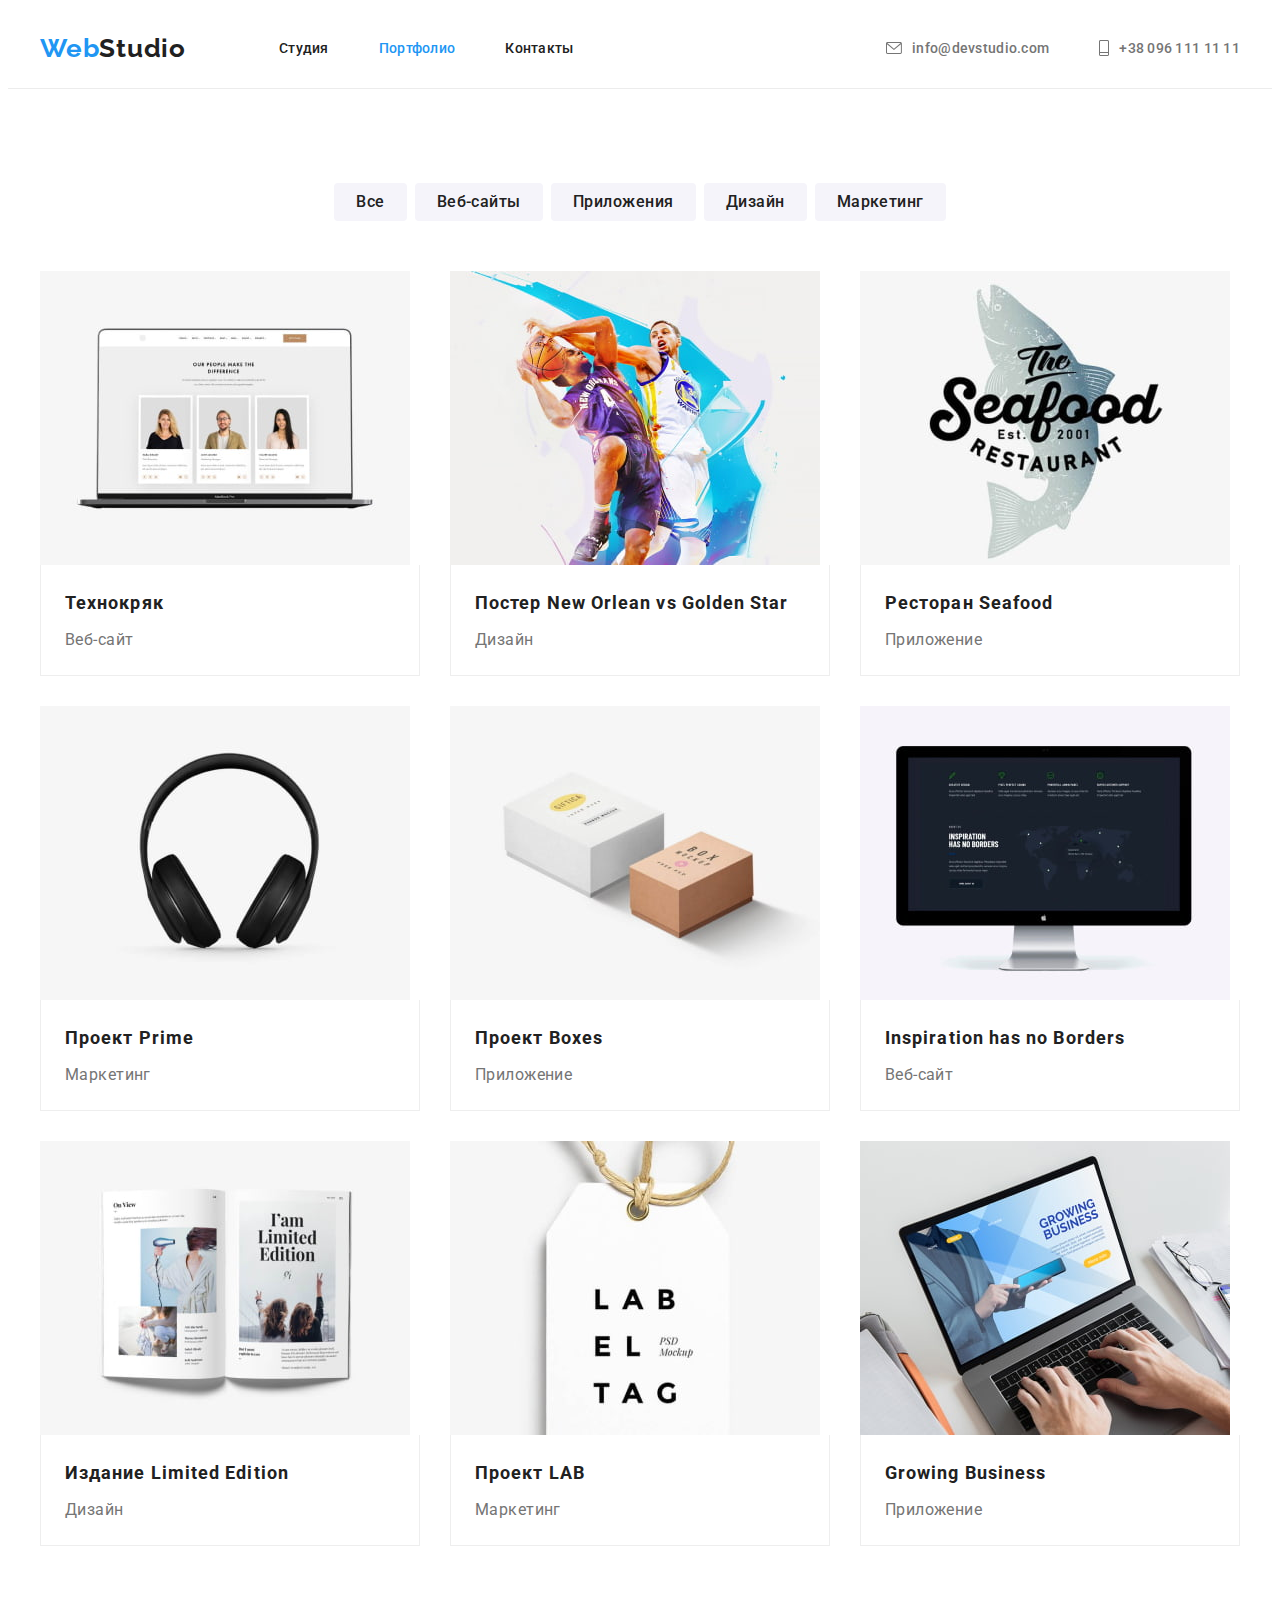
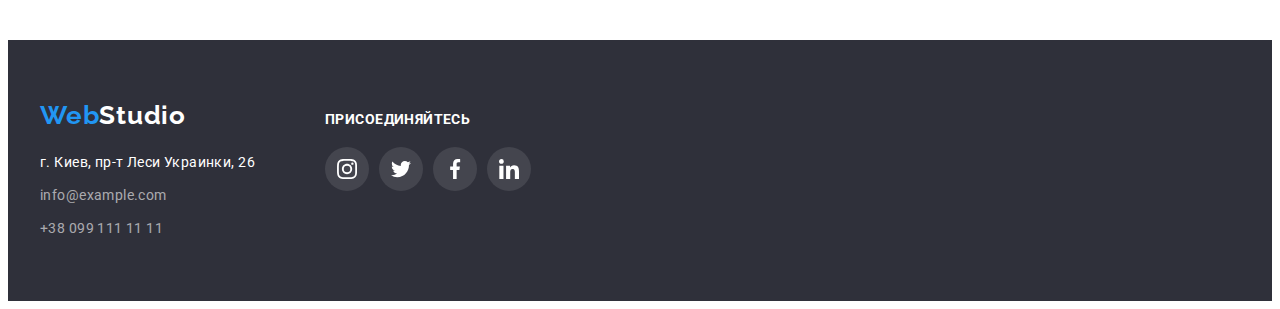
==== portfolio.html @ 89faae8d "Initial commit" ====
<!DOCTYPE html>
<html lang="ru">
  <head>
    <meta charset="UTF-8" />
    <meta http-equiv="X-UA-Compatible" content="IE=edge" />
    <meta name="viewport" content="width=device-width, initial-scale=1.0" />
    <link rel="preconnect" href="https://fonts.googleapis.com" />
    <link rel="preconnect" href="https://fonts.gstatic.com" crossorigin />
    <link
      href="https://fonts.googleapis.com/css2?family=Raleway:wght@700&family=Roboto:wght@400;500;700;900&display=swap"
      rel="stylesheet"
    />
    <link
      rel="stylesheet"
      href="https://cdnjs.cloudflare.com/ajax/libs/modern-normalize/1.1.0/modern-normalize.min.css"
      integrity="sha512-wpPYUAdjBVSE4KJnH1VR1HeZfpl1ub8YT/NKx4PuQ5NmX2tKuGu6U/JRp5y+Y8XG2tV+wKQpNHVUX03MfMFn9Q=="
      crossorigin="anonymous"
      referrerpolicy="no-referrer"
    />
    <link rel="stylesheet" href="./css/styles.css" />
    <title>Portfolio</title>
  </head>
  <body class="body">
    <!--Header-->
    <header class="header">
      <div class="container header-container">
        <a class="logo" href="./">Web<span class="logo-black">Studio</span></a>
        <nav class="navigation">
          <ul class="navigation-list list">
            <li class="navigation-item">
              <a class="navigation-link link hover" href="./index.html"
                >Студия</a
              >
            </li>
            <li class="navigation-item">
              <a
                class="navigation-link link current hover"
                href="./portfolio.html"
                >Портфолио</a
              >
            </li>
            <li class="navigation-item">
              <a class="navigation-link link hover" href="">Контакты</a>
            </li>
          </ul>
        </nav>
        <ul class="header-list list">
          <li class="header-item">
            <a
              class="header-link envelope link hover"
              href="mailto:info@devstudio.com"
            >
              <svg class="header-icon" width="16" height="12">
                <use href="./images/icon.svg#envelope"></use>
              </svg>
              info@devstudio.com
            </a>
          </li>
          <li class="header-item">
            <a class="header-link link hover" href="tel:+380961111111">
              <svg class="header-icon" width="10" height="16">
                <use href="./images/icon.svg#phone"></use>
              </svg>
              +38 096 111 11 11
            </a>
          </li>
        </ul>
      </div>
    </header>
    <!--Main-->
    <main>
      <section class="service section">
        <div class="container">
          <h1 class="visually-hidden">Услуги</h1>
          <ul class="filter-list list">
            <li class="filter-item">
              <button class="filter-btn btn" type="button">Все</button>
            </li>
            <li class="filter-item">
              <button class="filter-btn btn" type="button">Веб-сайты</button>
            </li>
            <li class="filter-item">
              <button class="filter-btn btn" type="button">Приложения</button>
            </li>
            <li class="filter-item">
              <button class="filter-btn btn" type="button">Дизайн</button>
            </li>
            <li class="filter-item">
              <button class="filter-btn btn" type="button">Маркетинг</button>
            </li>
          </ul>
          <ul class="service-list card-set list">
            <li class="service-item card-item">
              <a
                class="service-link link"
                href="#"
                target="_blank"
                rel="noreferrer noopener"
              >
                <img
                  class="service-img"
                  src="./images/img1.jpg"
                  alt=" Главная страница вебсайта"
                  width="370"
                  height="294"
                />
                <div class="projects">
                  <h2 class="sevice-subtitle">Технокряк</h2>
                  <p class="sevice-text">Веб-сайт</p>
                </div>
              </a>
            </li>
            <li class="service-item card-item">
              <a
                class="service-link link"
                href="#"
                target="_blank"
                rel="noreferrer noopener"
              >
                <img
                  class="service-img"
                  src="./images/img2.jpg"
                  alt="Яркий постер"
                  width="370"
                  height="294"
                />
                <div class="projects">
                  <h2 class="sevice-subtitle">
                    Постер New Orlean vs Golden Star
                  </h2>
                  <p class="sevice-text">Дизайн</p>
                </div>
              </a>
            </li>
            <li class="service-item card-item">
              <a
                class="service-link link"
                href="#"
                target="_blank"
                rel="noreferrer noopener"
              >
                <img
                  class="service-img"
                  src="./images/img3.jpg"
                  alt="Пример приложения"
                  width="370"
                  height="294"
                />
                <div class="projects">
                  <h2 class="sevice-subtitle">Ресторан Seafood</h2>
                  <p class="sevice-text">Приложение</p>
                </div>
              </a>
            </li>
            <li class="service-item card-item">
              <a
                class="service-link link"
                href="#"
                target="_blank"
                rel="noreferrer noopener"
              >
                <img
                  class="service-img"
                  src="./images/img4.jpg"
                  alt="Наушники"
                  width="370"
                  height="294"
                />
                <div class="projects">
                  <h2 class="sevice-subtitle">Проект Prime</h2>
                  <p class="sevice-text">Маркетинг</p>
                </div>
              </a>
            </li>
            <li class="service-item card-item">
              <a
                class="service-link link"
                href="#"
                target="_blank"
                rel="noreferrer noopener"
              >
                <img
                  class="service-img"
                  src="./images/img5.jpg"
                  alt=" Две коробники на белом фоне"
                  width="370"
                  height="294"
                />
                <div class="projects">
                  <h2 class="sevice-subtitle">Проект Boxes</h2>
                  <p class="sevice-text">Приложение</p>
                </div>
              </a>
            </li>
            <li class="service-item card-item">
              <a
                class="service-link link"
                href="#"
                target="_blank"
                rel="noreferrer noopener"
              >
                <img
                  class="service-img"
                  src="./images/img6.jpg"
                  alt="Монитор компьютерный"
                  width="370"
                  height="294"
                />
                <div class="projects">
                  <h2 class="sevice-subtitle">Inspiration has no Borders</h2>
                  <p class="sevice-text">Веб-сайт</p>
                </div>
              </a>
            </li>
            <li class="service-item card-item">
              <a
                class="service-link link"
                href="#"
                target="_blank"
                rel="noreferrer noopener"
              >
                <img
                  class="service-img"
                  src="./images/img7.jpg"
                  alt="Открытый глянцевый журнал"
                  width="370"
                  height="294"
                />
                <div class="projects">
                  <h2 class="sevice-subtitle">Издание Limited Edition</h2>
                  <p class="sevice-text">Дизайн</p>
                </div>
              </a>
            </li>
            <li class="service-item card-item">
              <a
                class="service-link link"
                href="#"
                target="_blank"
                rel="noreferrer noopener"
              >
                <img
                  class="service-img"
                  src="./images/img8.jpg"
                  alt="Бирка на веревке"
                  width="370"
                  height="294"
                />
                <div class="projects">
                  <h2 class="sevice-subtitle">Проект LAB</h2>
                  <p class="sevice-text">Маркетинг</p>
                </div>
              </a>
            </li>
            <li class="service-item card-item">
              <a
                class="service-link link"
                href="#"
                target="_blank"
                rel="noreferrer noopener"
              >
                <img
                  class="service-img"
                  src="./images/img9.jpg"
                  alt="Ноутбук"
                  width="370"
                  height="294"
                />
                <div class="projects">
                  <h2 class="sevice-subtitle">Growing Business</h2>
                  <p class="sevice-text">Приложение</p>
                </div>
              </a>
            </li>
          </ul>
        </div>
      </section>
    </main>
    <!--Footer-->
    <footer class="footer">
      <div class="container">
        <div>
          <a class="logo" href="./"
            >Web<span class="logo-white">Studio</span>
          </a>
          <address class="address">
            <ul class="address-list list">
              <li class="address-item">
                <a
                  class="address-link link hover"
                  href="https://goo.gl/maps/9ueQtpKUG1VsnXtN6"
                  target="_blank"
                  rel="noreferrer noopener"
                  >г. Киев, пр-т Леси Украинки, 26
                </a>
              </li>
              <li class="address-item">
                <a class="mail-link link hover" href="mailto:info@example.com"
                  >info@example.com
                </a>
              </li>
              <li class="address-item">
                <a class="tel-link link hover" href="tel:+380991111111"
                  >+38 099 111 11 11</a
                >
              </li>
            </ul>
          </address>
        </div>
        <div class="company-socials">
          <p class="socials-text">присоединяйтесь</p>
          <ul class="socials list">
            <li class="socials-item">
              <a
                class="socials-link link"
                href=""
                target="_blank"
                rel="noopener noreferrer"
                aria-label="иконка Instagram"
              >
                <svg class="socials-icon" width="20" height="20">
                  <use href="./images/icon.svg#instagram"></use>
                </svg>
              </a>
            </li>
            <li class="socials-item">
              <a
                class="socials-link link"
                href=""
                target="_blank"
                rel="noopener noreferrer"
                aria-label="иконка Instagram"
              >
                <svg class="socials-icon" width="20" height="20">
                  <use href="./images/icon.svg#twitter"></use>
                </svg>
              </a>
            </li>
            <li class="socials-item">
              <a
                class="socials-link link"
                href=""
                target="_blank"
                rel="noopener noreferrer"
                aria-label="иконка Instagram"
              >
                <svg class="socials-icon" width="20" height="20">
                  <use href="./images/icon.svg#facebook"></use>
                </svg>
              </a>
            </li>
            <li class="socials-item">
              <a
                class="socials-link link"
                href=""
                target="_blank"
                rel="noopener noreferrer"
                aria-label="иконка Instagram"
              >
                <svg class="socials-icon" width="20" height="20">
                  <use href="./images/icon.svg#linkedin"></use>
                </svg>
              </a>
            </li>
          </ul>
        </div>
      </div>
    </footer>
  </body>
</html>
---- css/styles.css ----
:root {
  --main-txt-font: Roboto, sans-serif;
  --secondary-txt-font: Raleway, sans-serif;
  --main-txt-clr: #212121;
  --secondary-txt-clr: #757575;
  --logo-clr: #2196f3;
  --bgr-clr: #2f303a;
  --secondary-bgr-clr: #f5f4fa;
  --btn-clr: #ffffff;
  --mail-tel-clr: rgba(255, 255, 255, 0.6);
  --brd-card-clr: #eeeeee;
  --brd-hero-clr: #ececec;
  --brd-gradient-clr: rgba(47, 48, 58, 0.4);
  --icon-clr: #afb1b8;
  --card-gap: 30px;
  --card-item: 4;
}

/* Main */
body {
  font-family: var(--main-txt-font);
  font-size: 14px;
  line-height: 1.71;
  letter-spacing: 0.03em;
  color: var(--secondary-txt-clr);
}

.list {
  margin: 0;
  padding: 0;
  list-style-type: none;
}

h1,
h2,
h3,
h4,
p,
ul,
ol {
  margin: 0;
  padding: 0;
}

.btn {
  font-family: inherit;
  cursor: pointer;
}

/* Links */
.link {
  text-decoration: none;
  color: currentColor;
}
.hover:hover,
.hover:focus {
  color: var(--logo-clr);
}

.link:active {
  color: var(--logo-clr);
}
.card-set {
  display: flex;
  flex-wrap: wrap;
  gap: var(--card-gap);
}

img {
  display: block;
  max-width: 100%;
  height: auto;
}

.container {
  width: 1200px;
  padding-left: 15px;
  padding-right: 15px;
  margin-right: auto;
  margin-left: auto;
}
.visually-hidden {
  position: absolute;
  width: 1px;
  height: 1px;
  margin: -1px;
  border: 0;
  padding: 0;
  white-space: nowrap;
  clip-path: inset(100%);
  clip: rect(0 0 0 0);
  overflow: hidden;
}

/* Main header */

/* Logo */

.header .logo {
  margin-right: 93px;
}

.logo {
  display: block;
  text-decoration: none;
  font-family: var(--secondary-txt-font);
  font-weight: 700;
  font-size: 26px;
  line-height: calc(31 / 26);
  letter-spacing: 0.03em;
  color: var(--logo-clr);
}

.logo .logo-black {
  color: var(--main-txt-clr);
}
/* Header */

.header-container {
  display: flex;
  align-items: center;
}

.header {
  font-weight: 500;
  line-height: calc(16 / 14);
  letter-spacing: 0.02em;
  border-bottom: 1px solid var(--brd-hero-clr);
}

.header-list {
  display: flex;
  margin-left: auto;
  flex-wrap: wrap;
  gap: 50px;
}

.header-link,
.navigation-link {
  display: flex;
  align-items: center;
  padding-top: 32px;
  padding-bottom: 32px;
}

.navigation-list {
  color: var(--main-txt-clr);
  display: flex;
  gap: 50px;
}

.navigation-list .current {
  color: var(--logo-clr);
}

/* Baner */

.hero {
  text-align: center;
  background-color: var(--bgr-clr);
  padding-top: 200px;
  padding-bottom: 200px;
  max-width: 1600px;
  height: 600px;
  margin-right: auto;
  margin-left: auto;
  background-repeat: no-repeat;
  background-position: center;
  background-size: cover;
  background-image: linear-gradient(
      to right,
      var(--brd-gradient-clr),
      var(--brd-gradient-clr)
    ),
    url("../images/header.jpg");
}

.hero-title {
  max-width: 696px;
  margin-left: auto;
  margin-right: auto;
  margin-bottom: 30px;
  color: var(--btn-clr);
  font-weight: 900;
  font-size: 44px;
  line-height: calc(60 / 44);
  text-transform: uppercase;
  letter-spacing: 0.06em;
}

.hero-button {
  padding-top: 10px;
  padding-bottom: 10px;
  padding-right: 32px;
  padding-left: 32px;
  min-width: 200px;
  color: var(--btn-clr);
  background-color: var(--logo-clr);
  font-style: normal;
  font-weight: 700;
  font-size: 16px;
  line-height: calc(30 / 16);
  letter-spacing: 0.06em;
  border: none;
  border-radius: 4px;
}

/* Dignity */

.dignity-item {
  width: 270px;
}

.dignity-title {
  margin-bottom: 10px;
  font-weight: 700;
  font-size: 14px;
  line-height: calc(16 / 14);
  letter-spacing: 0.03em;
  text-transform: uppercase;
  color: var(--main-txt-clr);
}

/* Operations */

.operations-list {
  --card-item: 3;
}

.operations-img {
  display: block;
  height: auto;
}

.section {
  padding-top: 94px;
  padding-bottom: 94px;
}
.operations {
  padding-top: 0;
}

.section-title {
  text-align: center;
  margin-bottom: 50px;
  font-size: 36px;
  line-height: calc(42 / 36);
  letter-spacing: 0.03em;
  color: var(--main-txt-clr);
}

/* Team */

.team {
  background-color: var(--secondary-bgr-clr);
}

.team-item {
  box-shadow: 0px 2px 1px 0px #00000033;
  box-shadow: 0px 1px 1px 0px #00000024;
  box-shadow: 0px 1px 3px 0px #0000001f;
}

.team-card {
  padding: 30px;
  text-align: center;
  background-color: var(--btn-clr);
}

.team-text,
.team-title {
  font-size: 16px;
  line-height: calc(19 / 16);
  letter-spacing: 0.03em;
}

.team-title {
  color: var(--main-txt-clr);
  font-weight: 500;
  margin-bottom: 10px;
}

.team-text {
  font-size: 16px;
  line-height: calc(19 / 16);
  margin-bottom: 16px;
}

.card-item {
  flex-basis: calc(
    (100% - (var(--card-item) - 1) * var(--card-gap)) / var(--card-item)
  );
}

/* Footer */

.footer {
  background-color: var(--bgr-clr);
  padding-top: 60px;
  padding-bottom: 60px;
}
.footer-contacts {
  display: flex;
  gap: 70px;
}
.address {
  color: var(--mail-tel-clr);
  font-style: normal;
}

.address-link {
  color: var(--btn-clr);
}

.address-item:not(:last-child) {
  margin-bottom: 9px;
}
.address-list {
  display: block;
}

.footer .logo {
  display: block;
  margin-bottom: 20px;
}

.logo-white {
  color: var(--btn-clr);
}

/* Portfolio */

/* Main */

.filter-list {
  display: flex;
  flex-wrap: wrap;
  margin-bottom: 50px;
  justify-content: center;
  gap: 8px;
}

.filter-btn {
  padding-top: 6px;
  padding-bottom: 6px;
  padding-left: 22px;
  padding-right: 22px;
  max-width: 100%;
  border: none;
  color: var(--main-txt-clr);
  font-weight: 500;
  font-size: 16px;
  line-height: calc(26 / 16);
  letter-spacing: 0.03em;
  background-color: var(--secondary-bgr-clr);
  border-radius: 4px;
}

.filter-btn:hover,
.filter-btn:focus {
  color: var(--btn-clr);
  background-color: var(--logo-clr);
  box-shadow: 0px 2px 2px 0px #0000001f;
  box-shadow: 0px 1px 2px 0px #00000014;
  box-shadow: 0px 3px 1px 0px #0000001a;
}

/* Service */

.projects {
  padding-top: 20px;
  padding-bottom: 20px;
  padding-left: 24px;
  padding-right: 24px;
  border: 1px solid var(--brd-card-clr);
  border-top: none;
}
.service-link {
  display: block;
}
.service-link:hover,
.service-link:focus {
  box-shadow: 0px 4px 4px 0px #00000040;
}

.service-list {
  --card-item: 3;
}

.sevice-subtitle {
  color: var(--main-txt-clr);
  font-size: 18px;
  line-height: calc(36 / 18);
  letter-spacing: 0.06em;
  margin-bottom: 4px;
}

.sevice-text {
  font-size: 16px;
  line-height: calc(30 / 16);
}

/* Social icons */

.digity-container {
  display: flex;
  width: 100%;
  height: 120px;
  margin-bottom: 30px;
  background-color: var(--secondary-bgr-clr);
  align-items: center;
  justify-content: center;
  border: none;
  border-radius: 4px;
}

.header-icon {
  fill: currentColor;
  margin-right: 10px;
}

/*Company Socials */

.socials {
  display: flex;
  align-items: center;
  justify-content: center;
  gap: 10px;
}
.socials-link {
  display: flex;
  align-items: center;
  justify-content: center;
  width: 44px;
  height: 44px;
  border-radius: 50%;
}

.footer .socials-link {
  background-color: rgba(255, 255, 255, 0.1);
}

.footer .socials-icon {
  --color1: var(--btn-clr);
}

.socials-link:hover,
.socials-link:focus {
  background-color: var(--logo-clr);
}
.socials-link:hover .socials-icon,
.socials-link:focus .socials-icon {
  --color1: #ffff;
}

/* Cliens icons */

.clients-list {
  --card-item: 6;
}

.clients-link {
  display: flex;
  align-items: center;
  justify-content: center;
  height: 92px;
  border: 1px solid var(--icon-clr);
  border-radius: 4px;
}
.clients-icon {
  fill: var(--icon-clr);
}
.clients-link:hover,
.clients-link:focus {
  border-color: var(--logo-clr);
}

.clients-link:focus .clients-icon,
.clients-link:hover .clients-icon {
  fill: var(--logo-clr);
}

/* Footer icons */

.socials-text {
  color: var(--btn-clr);
  font-weight: 700;
  line-height: calc(16 / 14);
  margin-bottom: 20px;
  text-transform: uppercase;
}

.footer .container {
  display: flex;
  gap: 70px;
  align-items: baseline;
}

.company-socials .dignity-title {
  color: var(--btn-clr);
  margin-bottom: 20px;
}
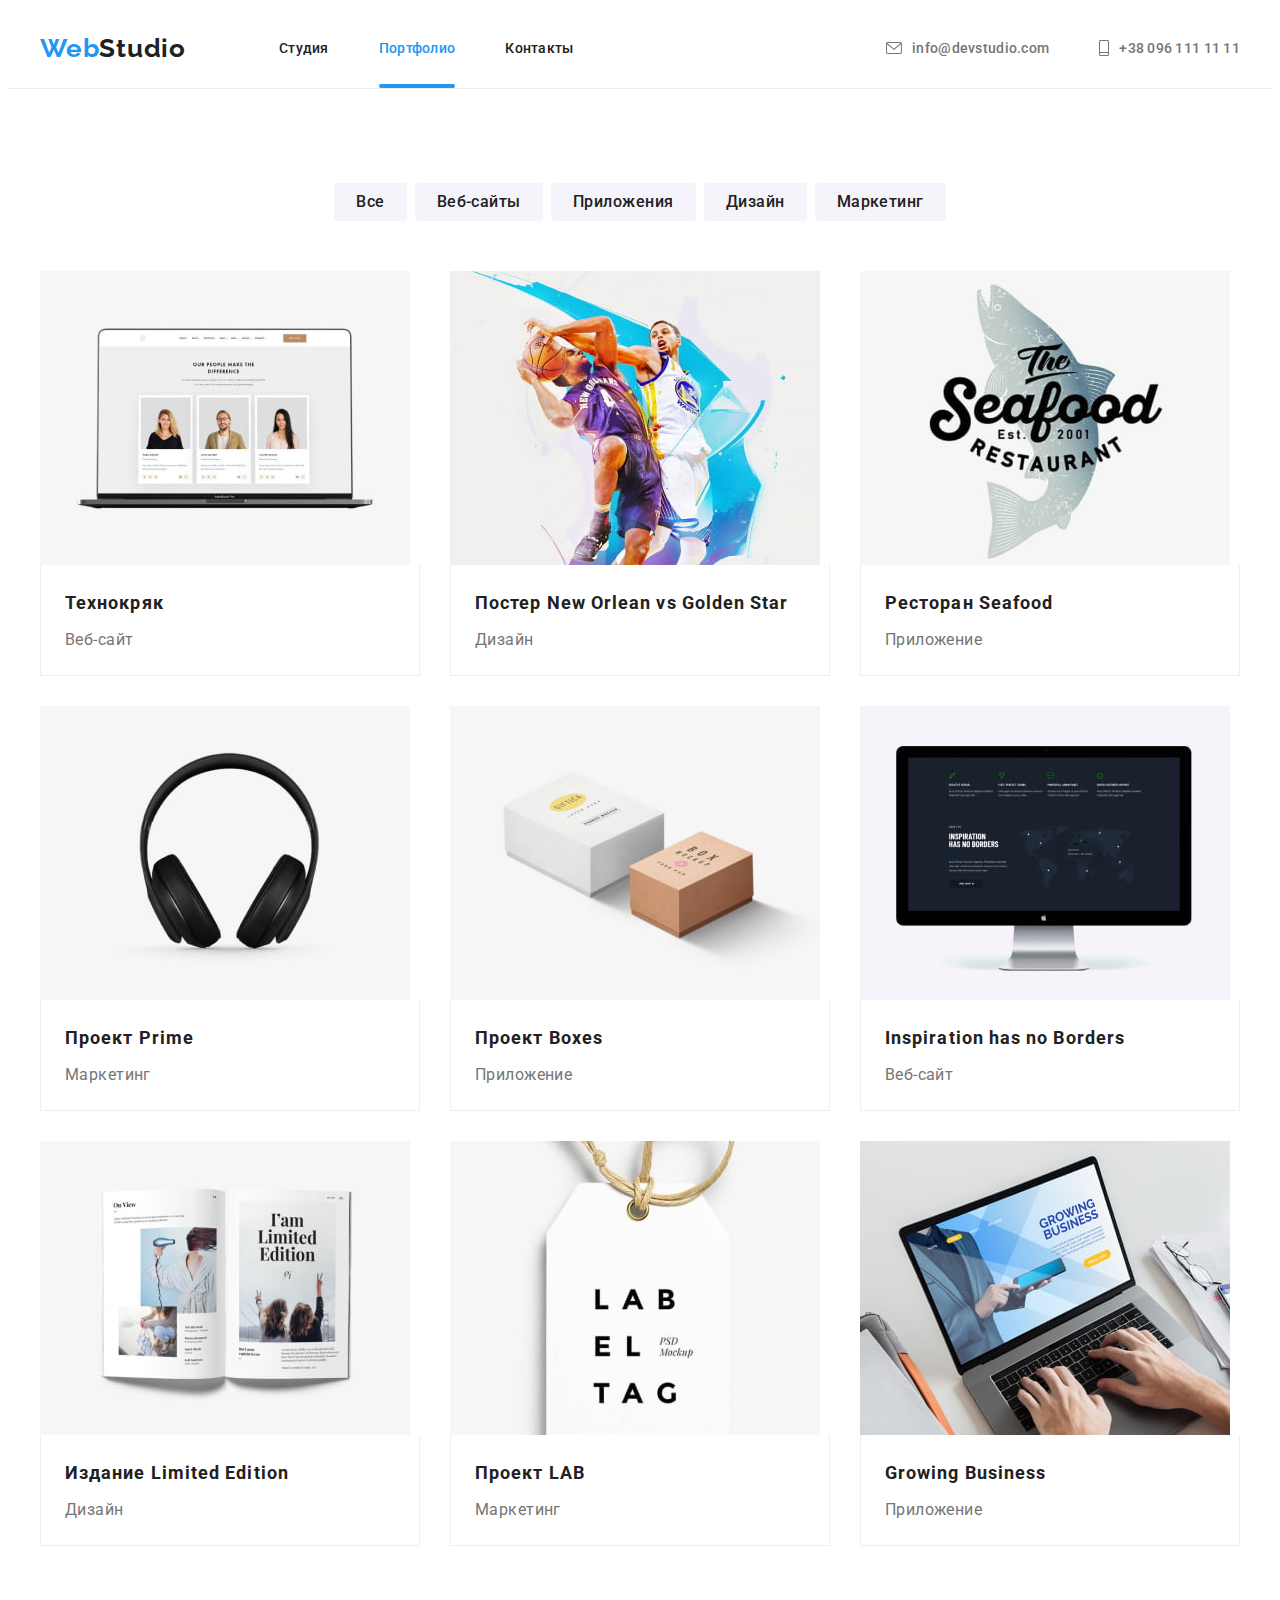
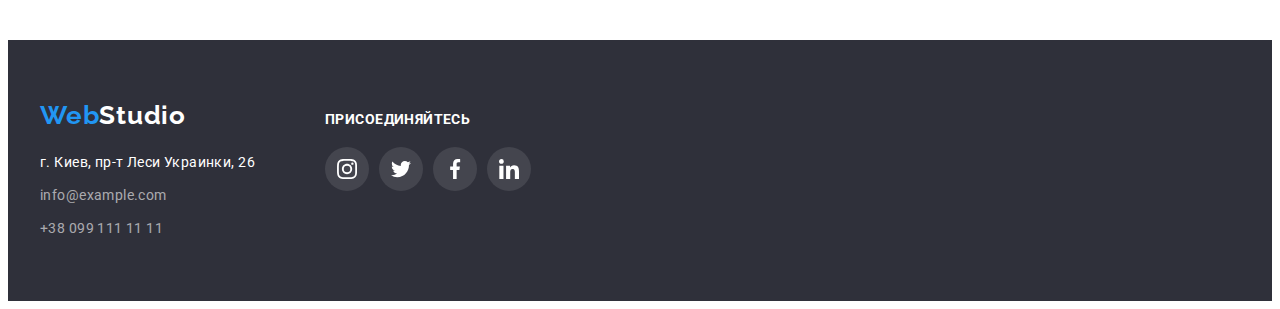
==== commit a43bc195: "Summary" ====
--- a/portfolio.html
+++ b/portfolio.html
@@ -97,13 +97,23 @@
                 target="_blank"
                 rel="noreferrer noopener"
               >
-                <img
-                  class="service-img"
-                  src="./images/img1.jpg"
-                  alt=" Главная страница вебсайта"
-                  width="370"
-                  height="294"
-                />
+                <div class="service-overlay">
+                  <img
+                    class="service-img"
+                    src="./images/img1.jpg"
+                    alt=" Главная страница вебсайта"
+                    width="370"
+                    height="294"
+                  />
+                  <div class="overlay">
+                    <p class="overlay-text">
+                      Ресурс предлагает комплексные предложения с разным уровнем
+                      функционала и сервисов. Все это позволит посетителю
+                      получить исчерпывающие сведения о компании или частном
+                      лице.
+                    </p>
+                  </div>
+                </div>
                 <div class="projects">
                   <h2 class="sevice-subtitle">Технокряк</h2>
                   <p class="sevice-text">Веб-сайт</p>
@@ -117,13 +127,23 @@
                 target="_blank"
                 rel="noreferrer noopener"
               >
-                <img
-                  class="service-img"
-                  src="./images/img2.jpg"
-                  alt="Яркий постер"
-                  width="370"
-                  height="294"
-                />
+                <div class="service-overlay">
+                  <img
+                    class="service-img"
+                    src="./images/img2.jpg"
+                    alt="Яркий постер"
+                    width="370"
+                    height="294"
+                  />
+                  <div class="overlay">
+                    <p class="overlay-text">
+                      Ресурс предлагает комплексные предложения с разным уровнем
+                      функционала и сервисов. Все это позволит посетителю
+                      получить исчерпывающие сведения о компании или частном
+                      лице.
+                    </p>
+                  </div>
+                </div>
                 <div class="projects">
                   <h2 class="sevice-subtitle">
                     Постер New Orlean vs Golden Star
@@ -139,13 +159,23 @@
                 target="_blank"
                 rel="noreferrer noopener"
               >
-                <img
-                  class="service-img"
-                  src="./images/img3.jpg"
-                  alt="Пример приложения"
-                  width="370"
-                  height="294"
-                />
+                <div class="service-overlay">
+                  <img
+                    class="service-img"
+                    src="./images/img3.jpg"
+                    alt="Пример приложения"
+                    width="370"
+                    height="294"
+                  />
+                  <div class="overlay">
+                    <p class="overlay-text">
+                      Ресурс предлагает комплексные предложения с разным уровнем
+                      функционала и сервисов. Все это позволит посетителю
+                      получить исчерпывающие сведения о компании или частном
+                      лице.
+                    </p>
+                  </div>
+                </div>
                 <div class="projects">
                   <h2 class="sevice-subtitle">Ресторан Seafood</h2>
                   <p class="sevice-text">Приложение</p>
@@ -159,13 +189,23 @@
                 target="_blank"
                 rel="noreferrer noopener"
               >
-                <img
-                  class="service-img"
-                  src="./images/img4.jpg"
-                  alt="Наушники"
-                  width="370"
-                  height="294"
-                />
+                <div class="service-overlay">
+                  <img
+                    class="service-img"
+                    src="./images/img4.jpg"
+                    alt="Наушники"
+                    width="370"
+                    height="294"
+                  />
+                  <div class="overlay">
+                    <p class="overlay-text">
+                      Ресурс предлагает комплексные предложения с разным уровнем
+                      функционала и сервисов. Все это позволит посетителю
+                      получить исчерпывающие сведения о компании или частном
+                      лице.
+                    </p>
+                  </div>
+                </div>
                 <div class="projects">
                   <h2 class="sevice-subtitle">Проект Prime</h2>
                   <p class="sevice-text">Маркетинг</p>
@@ -179,13 +219,24 @@
                 target="_blank"
                 rel="noreferrer noopener"
               >
-                <img
-                  class="service-img"
-                  src="./images/img5.jpg"
-                  alt=" Две коробники на белом фоне"
-                  width="370"
-                  height="294"
-                />
+                <div class="service-overlay">
+                  <img
+                    <img
+                    class="service-img"
+                    src="./images/img5.jpg"
+                    alt=" Две коробники на белом фоне"
+                    width="370"
+                    height="294"
+                  />
+                  <div class="overlay">
+                    <p class="overlay-text">
+                      Ресурс предлагает комплексные предложения с разным уровнем
+                      функционала и сервисов. Все это позволит посетителю
+                      получить исчерпывающие сведения о компании или частном
+                      лице.
+                    </p>
+                  </div>
+                </div>
                 <div class="projects">
                   <h2 class="sevice-subtitle">Проект Boxes</h2>
                   <p class="sevice-text">Приложение</p>
@@ -199,13 +250,23 @@
                 target="_blank"
                 rel="noreferrer noopener"
               >
-                <img
-                  class="service-img"
-                  src="./images/img6.jpg"
-                  alt="Монитор компьютерный"
-                  width="370"
-                  height="294"
-                />
+                <div class="service-overlay">
+                  <img
+                    class="service-img"
+                    src="./images/img6.jpg"
+                    alt="Монитор компьютерный"
+                    width="370"
+                    height="294"
+                  />
+                  <div class="overlay">
+                    <p class="overlay-text">
+                      Ресурс предлагает комплексные предложения с разным уровнем
+                      функционала и сервисов. Все это позволит посетителю
+                      получить исчерпывающие сведения о компании или частном
+                      лице.
+                    </p>
+                  </div>
+                </div>
                 <div class="projects">
                   <h2 class="sevice-subtitle">Inspiration has no Borders</h2>
                   <p class="sevice-text">Веб-сайт</p>
@@ -219,13 +280,23 @@
                 target="_blank"
                 rel="noreferrer noopener"
               >
-                <img
-                  class="service-img"
-                  src="./images/img7.jpg"
-                  alt="Открытый глянцевый журнал"
-                  width="370"
-                  height="294"
-                />
+                <div class="service-overlay">
+                  <img
+                    class="service-img"
+                    src="./images/img7.jpg"
+                    alt="Открытый глянцевый журнал"
+                    width="370"
+                    height="294"
+                  />
+                  <div class="overlay">
+                    <p class="overlay-text">
+                      Ресурс предлагает комплексные предложения с разным уровнем
+                      функционала и сервисов. Все это позволит посетителю
+                      получить исчерпывающие сведения о компании или частном
+                      лице.
+                    </p>
+                  </div>
+                </div>
                 <div class="projects">
                   <h2 class="sevice-subtitle">Издание Limited Edition</h2>
                   <p class="sevice-text">Дизайн</p>
@@ -239,13 +310,23 @@
                 target="_blank"
                 rel="noreferrer noopener"
               >
-                <img
-                  class="service-img"
-                  src="./images/img8.jpg"
-                  alt="Бирка на веревке"
-                  width="370"
-                  height="294"
-                />
+                <div class="service-overlay">
+                  <img
+                    class="service-img"
+                    src="./images/img8.jpg"
+                    alt="Бирка на веревке"
+                    width="370"
+                    height="294"
+                  />
+                  <div class="overlay">
+                    <p class="overlay-text">
+                      Ресурс предлагает комплексные предложения с разным уровнем
+                      функционала и сервисов. Все это позволит посетителю
+                      получить исчерпывающие сведения о компании или частном
+                      лице.
+                    </p>
+                  </div>
+                </div>
                 <div class="projects">
                   <h2 class="sevice-subtitle">Проект LAB</h2>
                   <p class="sevice-text">Маркетинг</p>
@@ -259,13 +340,23 @@
                 target="_blank"
                 rel="noreferrer noopener"
               >
-                <img
-                  class="service-img"
-                  src="./images/img9.jpg"
-                  alt="Ноутбук"
-                  width="370"
-                  height="294"
-                />
+                <div class="service-overlay">
+                  <img
+                    class="service-img"
+                    src="./images/img9.jpg"
+                    alt="Ноутбук"
+                    width="370"
+                    height="294"
+                  />
+                  <div class="overlay">
+                    <p class="overlay-text">
+                      Ресурс предлагает комплексные предложения с разным уровнем
+                      функционала и сервисов. Все это позволит посетителю
+                      получить исчерпывающие сведения о компании или частном
+                      лице.
+                    </p>
+                  </div>
+                </div>
                 <div class="projects">
                   <h2 class="sevice-subtitle">Growing Business</h2>
                   <p class="sevice-text">Приложение</p>
--- a/css/styles.css
+++ b/css/styles.css
@@ -14,6 +14,7 @@
   --icon-clr: #afb1b8;
   --card-gap: 30px;
   --card-item: 4;
+  --anim-fast: 250ms cubic-bezier(0.4, 0, 0.2, 1);
 }
 
 /* Main */
@@ -143,14 +144,36 @@
   padding-bottom: 32px;
 }
 
+.address .hover,
+.header .hover {
+  transition: color var(--anim-fast);
+}
+
+.navigation-link {
+  position: relative;
+}
+
 .navigation-list {
   color: var(--main-txt-clr);
   display: flex;
   gap: 50px;
 }
-
 .navigation-list .current {
   color: var(--logo-clr);
+}
+
+.navigation-list .current::after {
+  color: var(--logo-clr);
+  content: "";
+  position: absolute;
+  left: 0;
+  bottom: 0;
+  display: block;
+  width: 100%;
+  height: 4px;
+  border: none;
+  border-radius: 2px;
+  background-color: var(--logo-clr);
 }
 
 /* Baner */
@@ -222,6 +245,19 @@
 }
 
 /* Operations */
+.jjjj {
+  display: flex;
+  align-items: center;
+  justify-content: center;
+  background-color: rgba(47, 48, 58, 0.8);
+  width: 100%;
+  height: 70px;
+  opacity: 80%;
+}
+.operation-text {
+  color: var(--btn-clr);
+  text-transform: uppercase;
+}
 
 .operations-list {
   --card-item: 3;
@@ -354,6 +390,8 @@
   letter-spacing: 0.03em;
   background-color: var(--secondary-bgr-clr);
   border-radius: 4px;
+  transition: color var(--anim-fast), background-color var(--anim-fast),
+    box-shadow var(--anim-fast);
 }
 
 .filter-btn:hover,
@@ -375,8 +413,38 @@
   border: 1px solid var(--brd-card-clr);
   border-top: none;
 }
+.service-overlay {
+  position: relative;
+  overflow: hidden;
+}
+.overlay {
+  position: absolute;
+  top: 0;
+  left: 0;
+  transform: translateY(100%);
+  transition: transform var(--anim-fast);
+  height: 100%;
+  width: 100%;
+  padding: 63px 24px;
+  background-color: var(--logo-clr);
+  opacity: 90%;
+}
+.service-link:hover .overlay,
+.service-link:focus .overlay {
+  transform: translateY(0);
+}
+
+.overlay-text {
+  text-align: left;
+  color: var(--btn-clr);
+  font-size: 18px;
+  line-height: calc(28 / 18);
+  user-select: none;
+}
+
 .service-link {
   display: block;
+  transition: box-shadow var(--anim-fast);
 }
 .service-link:hover,
 .service-link:focus {
@@ -434,6 +502,7 @@
   width: 44px;
   height: 44px;
   border-radius: 50%;
+  transition: background-color var(--anim-fast);
 }
 
 .footer .socials-link {
@@ -442,6 +511,7 @@
 
 .footer .socials-icon {
   --color1: var(--btn-clr);
+  transition: color var(--anim-fast);
 }
 
 .socials-link:hover,
@@ -466,9 +536,11 @@
   height: 92px;
   border: 1px solid var(--icon-clr);
   border-radius: 4px;
+  transition: border-color var(--anim-fast);
 }
 .clients-icon {
   fill: var(--icon-clr);
+  transition: fill var(--anim-fast);
 }
 .clients-link:hover,
 .clients-link:focus {
